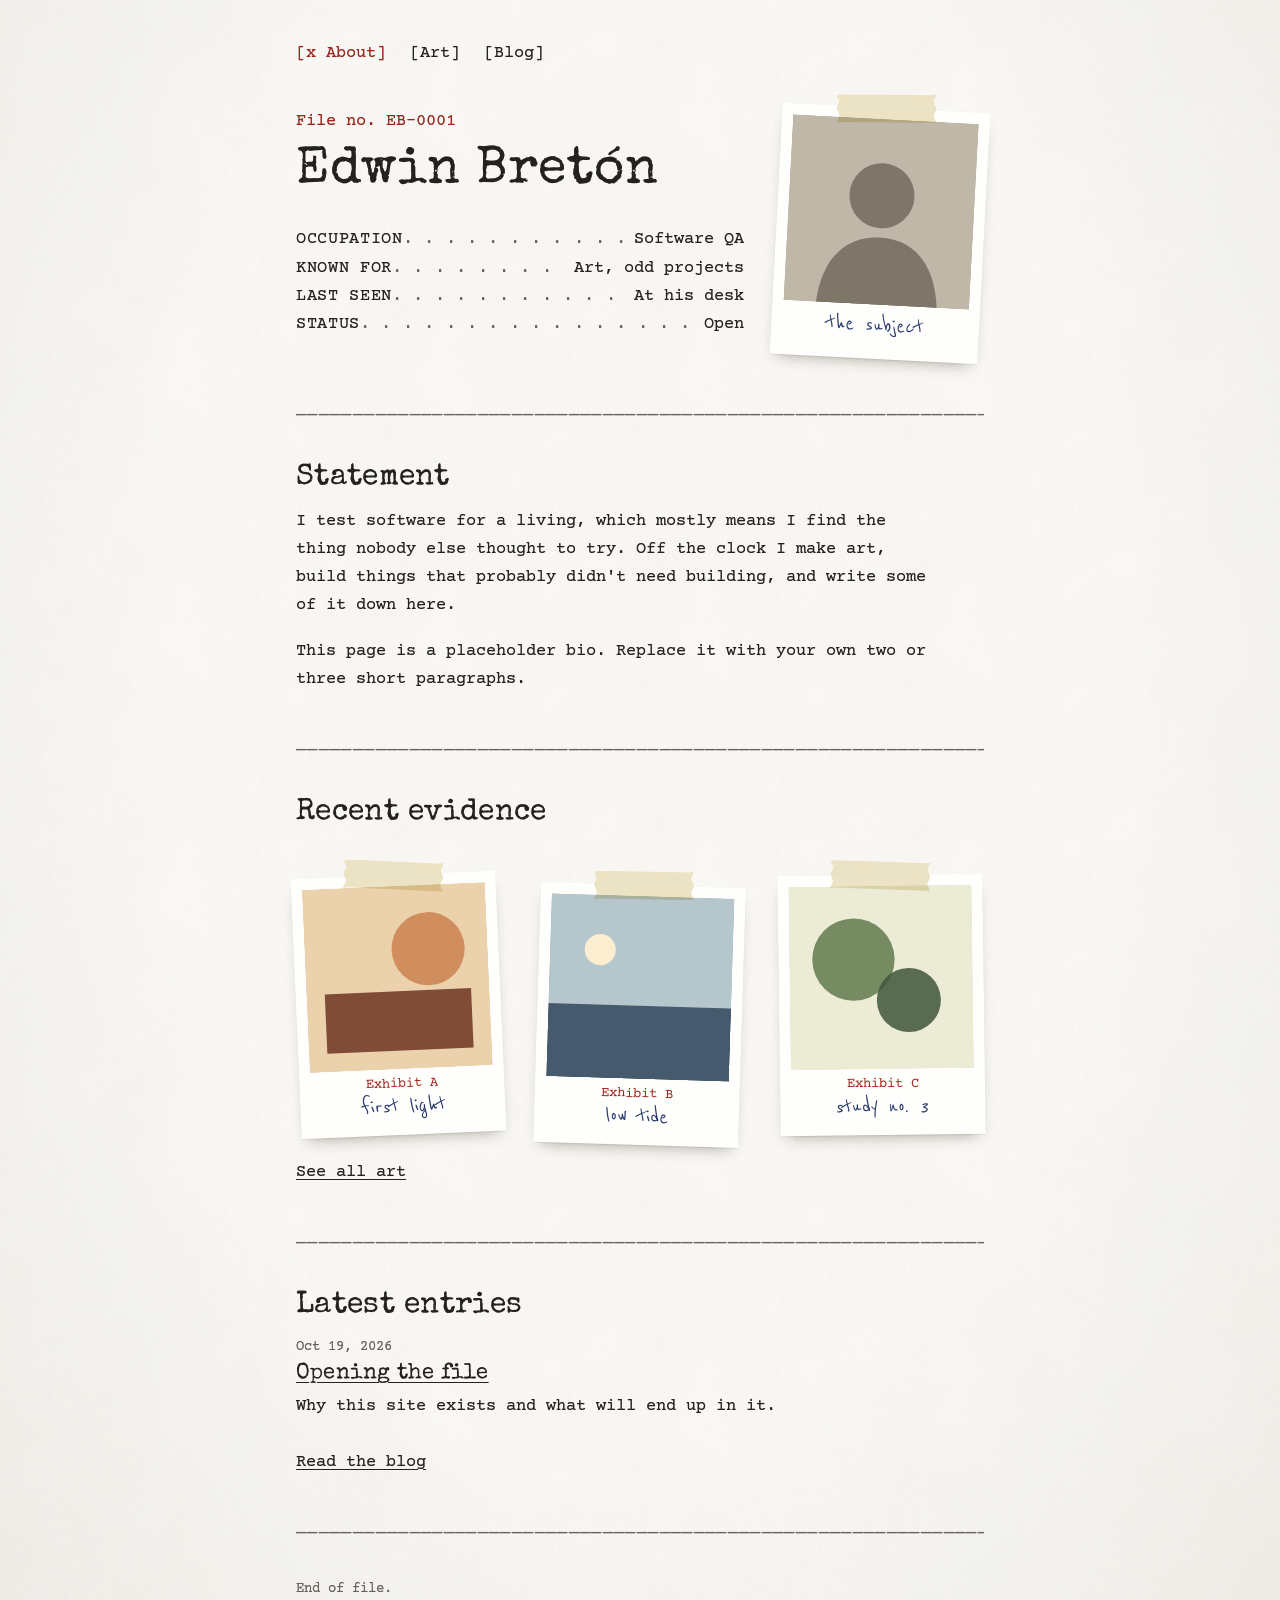
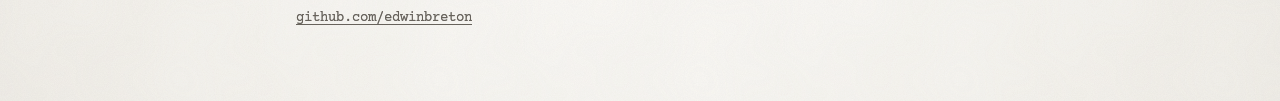
==== index.html @ eaf0830e "Add case file personal site Plain HTML and CSS site styled as a typewritten police case file: About " ====
<!DOCTYPE html>
<html lang="en">
<head>
  <meta charset="utf-8">
  <meta name="viewport" content="width=device-width, initial-scale=1">
  <title>Edwin Bretón</title>
  <meta name="description" content="Art, notes, and odd projects by Edwin Bretón.">
  <link rel="preconnect" href="https://fonts.googleapis.com">
  <link rel="preconnect" href="https://fonts.gstatic.com" crossorigin>
  <link href="https://fonts.googleapis.com/css2?family=Courier+Prime:ital,wght@0,400;0,700;1,400&family=Reenie+Beanie&family=Special+Elite&display=swap" rel="stylesheet">
  <link rel="stylesheet" href="css/style.css">
</head>
<body>
  <main class="sheet">

    <nav class="file-index" aria-label="Main">
      <a href="index.html" aria-current="page">About</a>
      <a href="art.html">Art</a>
      <a href="blog/index.html">Blog</a>
    </nav>

    <!-- Intake header: the "case file" cover sheet -->
    <header class="intake">
      <div>
        <p class="intake__file">File no. EB-0001</p>
        <h1 class="intake__name">Edwin Bretón</h1>
        <dl class="intake__fields">
          <div><dt>Occupation</dt><dd>Software QA</dd></div>
          <div><dt>Known for</dt><dd>Art, odd projects</dd></div>
          <div><dt>Last seen</dt><dd>At his desk</dd></div>
          <div><dt>Status</dt><dd>Open</dd></div>
        </dl>
      </div>
      <figure class="polaroid" style="--tilt: 3deg">
        <img src="images/portrait.svg" alt="Portrait of Edwin (placeholder)">
        <figcaption>the subject</figcaption>
      </figure>
    </header>

    <hr>

    <section aria-labelledby="statement">
      <h2 id="statement">Statement</h2>
      <p>I test software for a living, which mostly means I find the thing nobody else thought to try. Off the clock I make art, build things that probably didn't need building, and write some of it down here.</p>
      <p>This page is a placeholder bio. Replace it with your own two or three short paragraphs.</p>
    </section>

    <hr>

    <section aria-labelledby="recent-art">
      <h2 id="recent-art">Recent evidence</h2>
      <ul class="evidence-board evidence-board--recent">
        <li>
          <figure class="polaroid">
            <img src="images/art-01.svg" alt="Placeholder artwork: warm abstract shapes">
            <figcaption><span class="exhibit">Exhibit A</span>first light</figcaption>
          </figure>
        </li>
        <li>
          <figure class="polaroid">
            <img src="images/art-02.svg" alt="Placeholder artwork: blue horizon">
            <figcaption><span class="exhibit">Exhibit B</span>low tide</figcaption>
          </figure>
        </li>
        <li>
          <figure class="polaroid">
            <img src="images/art-03.svg" alt="Placeholder artwork: green circles">
            <figcaption><span class="exhibit">Exhibit C</span>study no. 3</figcaption>
          </figure>
        </li>
      </ul>
      <p class="section-foot"><a href="art.html">See all art</a></p>
    </section>

    <hr>

    <section aria-labelledby="latest-notes">
      <h2 id="latest-notes">Latest entries</h2>
      <ol class="log">
        <li>
          <time datetime="2026-10-19">Oct 19, 2026</time>
          <h3><a href="blog/2026-10-19-opening-the-file.html">Opening the file</a></h3>
          <p>Why this site exists and what will end up in it.</p>
        </li>
      </ol>
      <p class="section-foot"><a href="blog/index.html">Read the blog</a></p>
    </section>

    <hr>

    <footer class="page-foot">
      <p>End of file.</p>
      <p><a href="https://github.com/edwinbreton">github.com/edwinbreton</a></p>
    </footer>

  </main>
</body>
</html>
---- css/style.css ----
/* =============================================================
   edwinbreton.github.io: "case file" stylesheet

   How this file is organized:
     1. Design tokens (colors, fonts, sizes) as CSS custom properties
     2. Base page (paper, ink, links)
     3. Typed rule divider
     4. Navigation (the file index)
     5. Intake header (home page hero)
     6. Polaroids + tape
     7. Evidence board (art grid)
     8. Case log (blog list) + entry pages
     9. Footer, focus, small screens
   ============================================================= */


/* 1. DESIGN TOKENS -------------------------------------------
   Custom properties start with "--" and are read with var().
   Change a value here and it updates everywhere it is used.  */
:root {
  color-scheme: light;               /* the paper stays white, even in dark mode */

  --paper:      #fdfcf9;             /* bright, barely-warm white */
  --ink:        #24221f;             /* faded black typewriter ribbon */
  --ink-soft:   #67625b;             /* second-carbon gray: dates, rules */
  --ribbon-red: #a3241b;             /* red half of a two-color ribbon */
  --pen-blue:   #27386a;             /* ballpoint, for Polaroid captions */
  --manila:     #ead9a6;             /* text selection, folder accents */
  --tape:       rgba(232, 222, 186, 0.82);
  --polaroid:   #fefefd;

  --font-typed: "Courier Prime", "Courier New", Courier, monospace;
  --font-worn:  "Special Elite", "Courier Prime", "Courier New", monospace;
  --font-hand:  "Reenie Beanie", "Bradley Hand", "Segoe Print", cursive;

  --measure: 64ch;                   /* comfortable line length */
  --step--1: 0.875rem;
  --step-0:  1.0625rem;
  --step-1:  1.375rem;
  --step-2:  1.875rem;
  --step-3:  clamp(2.25rem, 7vw, 3.25rem);
}


/* 2. BASE PAGE ----------------------------------------------- */
*, *::before, *::after { box-sizing: border-box; }

html { background: var(--paper); }

body {
  margin: 0;
  color: var(--ink);
  font-family: var(--font-typed);
  font-size: var(--step-0);
  line-height: 1.65;
  background-color: var(--paper);
  /* Paper texture: an SVG noise filter, drawn by the browser, so
     there is no image file to download. Two layers: fine grain
     plus a soft, uneven tone. The radial gradient darkens edges. */
  background-image:
    url("data:image/svg+xml,%3Csvg xmlns='http://www.w3.org/2000/svg' width='260' height='260'%3E%3Cfilter id='g'%3E%3CfeTurbulence type='fractalNoise' baseFrequency='.9' numOctaves='3' stitchTiles='stitch'/%3E%3CfeColorMatrix values='0 0 0 0 .32 0 0 0 0 .29 0 0 0 0 .24 0 0 0 .075 0'/%3E%3C/filter%3E%3Cfilter id='t'%3E%3CfeTurbulence type='fractalNoise' baseFrequency='.012' numOctaves='2' stitchTiles='stitch'/%3E%3CfeColorMatrix values='0 0 0 0 .55 0 0 0 0 .5 0 0 0 0 .4 0 0 0 .05 0'/%3E%3C/filter%3E%3Crect width='100%25' height='100%25' filter='url(%23t)'/%3E%3Crect width='100%25' height='100%25' filter='url(%23g)'/%3E%3C/svg%3E"),
    radial-gradient(ellipse at 50% 40%, transparent 55%, rgba(110, 96, 70, 0.09) 100%);
  /* Ink bleed: a hair of blur makes type look struck, not rendered */
  text-shadow: 0 0 0.6px rgba(36, 34, 31, 0.45);
}

::selection { background: var(--manila); color: var(--ink); }

.sheet {
  max-width: 46rem;
  margin: 0 auto;
  padding: 2.5rem 1.5rem 4rem;
}

h1, h2, h3 {
  font-family: var(--font-worn);
  font-weight: 400;                  /* Special Elite only has one weight */
  line-height: 1.2;
  letter-spacing: 0.01em;
  margin: 0 0 0.75rem;
}
h2 { font-size: var(--step-2); }
h3 { font-size: var(--step-1); }

p, ul, ol { max-width: var(--measure); margin: 0 0 1.1rem; }

a {
  color: inherit;
  text-decoration-line: underline;
  text-decoration-thickness: 1px;
  text-underline-offset: 0.2em;
}
a:hover { color: var(--ribbon-red); }

.muted { color: var(--ink-soft); }


/* 3. TYPED RULE ----------------------------------------------
   Every <hr> becomes a row of typed underscores. ::before adds
   generated content; overflow: hidden trims it to the width.  */
hr {
  border: 0;
  height: 1.7em;
  margin: 2.25rem 0;
  overflow: hidden;
  color: var(--ink-soft);
  font-family: var(--font-typed);
  line-height: 1.7;
  letter-spacing: 0.08em;            /* tiny gaps between strikes, like a real typewriter */
}
hr::before {
  content: "________________________________________________________________________________________________________________________________";
  display: block;
  white-space: nowrap;
}


/* 4. FILE INDEX (main nav) ----------------------------------- */
.file-index {
  display: flex;
  flex-wrap: wrap;
  gap: 0.25rem 1.5rem;
  margin-bottom: 2.5rem;
}
.file-index a { text-decoration: none; }
.file-index a::before { content: "["; }
.file-index a::after  { content: "]"; }
.file-index a[aria-current="page"] { color: var(--ribbon-red); }
.file-index a[aria-current="page"]::before { content: "[x "; }


/* 5. INTAKE HEADER (home hero) -------------------------------
   Grid: typed form on the left, taped portrait on the right.  */
.intake {
  display: grid;
  grid-template-columns: 1fr 13rem;
  gap: 2rem;
  align-items: start;
}
.intake > * { min-width: 0; }           /* lets grid columns shrink on phones */

.intake__file {
  color: var(--ribbon-red);
  margin-bottom: 0.25rem;
}

.intake__name {
  font-size: var(--step-3);
  margin-bottom: 1.5rem;
}

.intake__fields { margin: 0; max-width: 30rem; }

/* Each row: LABEL . . . . . . . value
   The dt grows (flex: 1) and its ::after fills the gap with dots. */
.intake__fields div {
  display: flex;
  align-items: baseline;
  gap: 1ch;
}
.intake__fields dt {
  flex: 1;
  display: flex;
  text-transform: uppercase;
  letter-spacing: 0.04em;
}
.intake__fields dt::after {
  content: " . . . . . . . . . . . . . . . . . . . . . . . . . . . . . .";
  flex: 1;
  width: 0;                          /* start at zero, then grow: keeps the long */
  min-width: 0;                      /* dot string from widening the page */
  overflow: hidden;
  white-space: nowrap;
  color: var(--ink-soft);
}

.intake__fields dd { margin: 0; text-align: right; }


/* 6. POLAROIDS + TAPE ----------------------------------------
   Set --tilt on any polaroid to change its angle, e.g.
   <figure class="polaroid" style="--tilt: 3deg">              */
.polaroid {
  --tilt: -2deg;
  position: relative;
  margin: 0;
  padding: 0.7rem 0.7rem 0;
  background: var(--polaroid);
  transform: rotate(var(--tilt));
  box-shadow:
    0 1px 1px rgba(40, 30, 10, 0.08),
    0 8px 16px -8px rgba(40, 30, 10, 0.4);
}

.polaroid img {
  display: block;
  width: 100%;
  aspect-ratio: 1;                   /* square, like real instant film */
  object-fit: cover;                 /* crop instead of squish */
  background: #d8d3c6;
  filter: saturate(0.82) contrast(1.05) sepia(0.08);
}

.polaroid figcaption {
  padding: 0.5rem 0.25rem 1rem;
  min-height: 3.4rem;                /* the thick bottom border of the film */
  font-family: var(--font-hand);
  font-size: 1.6rem;
  line-height: 1;
  text-align: center;
  color: var(--pen-blue);
  text-shadow: none;
}

/* The tape strip. clip-path gives it torn, uneven ends. */
.polaroid::before {
  content: "";
  position: absolute;
  top: -0.85rem;
  left: 50%;
  width: 6.25rem;
  height: 1.8rem;
  transform: translateX(-50%) rotate(calc(var(--tilt) * -1.4 + 1deg));
  background: var(--tape);
  mix-blend-mode: multiply;
  clip-path: polygon(0 6%, 4% 0, 96% 4%, 100% 0, 97% 26%, 100% 52%, 97% 76%, 100% 100%, 4% 96%, 0 100%, 3% 72%, 0 48%, 3% 24%);
  z-index: 1;
}

.exhibit {
  display: block;
  margin-bottom: 0.15rem;
  font-family: var(--font-typed);
  font-size: var(--step--1);
  color: var(--ribbon-red);
}


/* 7. EVIDENCE BOARD (art grid) -------------------------------
   auto-fill makes as many columns as fit; min() keeps a single
   column from overflowing very narrow phones.                 */
.evidence-board {
  list-style: none;
  padding: 0;
  margin: 2.75rem 0 1rem;
  max-width: none;
  display: grid;
  grid-template-columns: repeat(auto-fill, minmax(min(13rem, 100%), 1fr));
  gap: 3.25rem 2.25rem;
}

/* :nth-child() varies the angles so the board looks hand-placed */
.evidence-board li:nth-child(3n + 1) .polaroid { --tilt: -2.5deg; }
.evidence-board li:nth-child(3n + 2) .polaroid { --tilt: 1.75deg; top: 0.6rem; }
.evidence-board li:nth-child(3n)     .polaroid { --tilt: -0.75deg; }

.evidence-board--recent { grid-template-columns: repeat(3, 1fr); }

.section-foot { margin-top: 1.5rem; }


/* 8. CASE LOG (blog) ----------------------------------------- */
.log { list-style: none; padding: 0; }
.log li { margin-bottom: 1.75rem; }
.log time { display: block; color: var(--ink-soft); font-size: var(--step--1); }
.log h3 { margin: 0.1rem 0 0.35rem; }
.log p { margin: 0; }

.entry__meta { color: var(--ink-soft); margin-bottom: 0.25rem; }
.entry h1 { font-size: var(--step-3); margin-bottom: 2rem; }
.entry .polaroid { max-width: 18rem; margin: 2.5rem auto 2.75rem; }


/* 9. FOOTER, FOCUS, SMALL SCREENS ---------------------------- */
.page-foot { color: var(--ink-soft); font-size: var(--step--1); }
.page-foot p { margin-bottom: 0.4rem; }

:focus-visible {
  outline: 2px dashed var(--ribbon-red);
  outline-offset: 3px;
}

@media (max-width: 40rem) {
  .sheet { padding: 1.75rem 1.25rem 3rem; }

  .intake { grid-template-columns: 1fr; }
  .intake .polaroid { width: 12rem; margin: 0.5rem auto 0; }

  .evidence-board--recent { grid-template-columns: repeat(2, 1fr); gap: 2.5rem 1.5rem; }
  .evidence-board--recent li:nth-child(3) { display: none; }
}
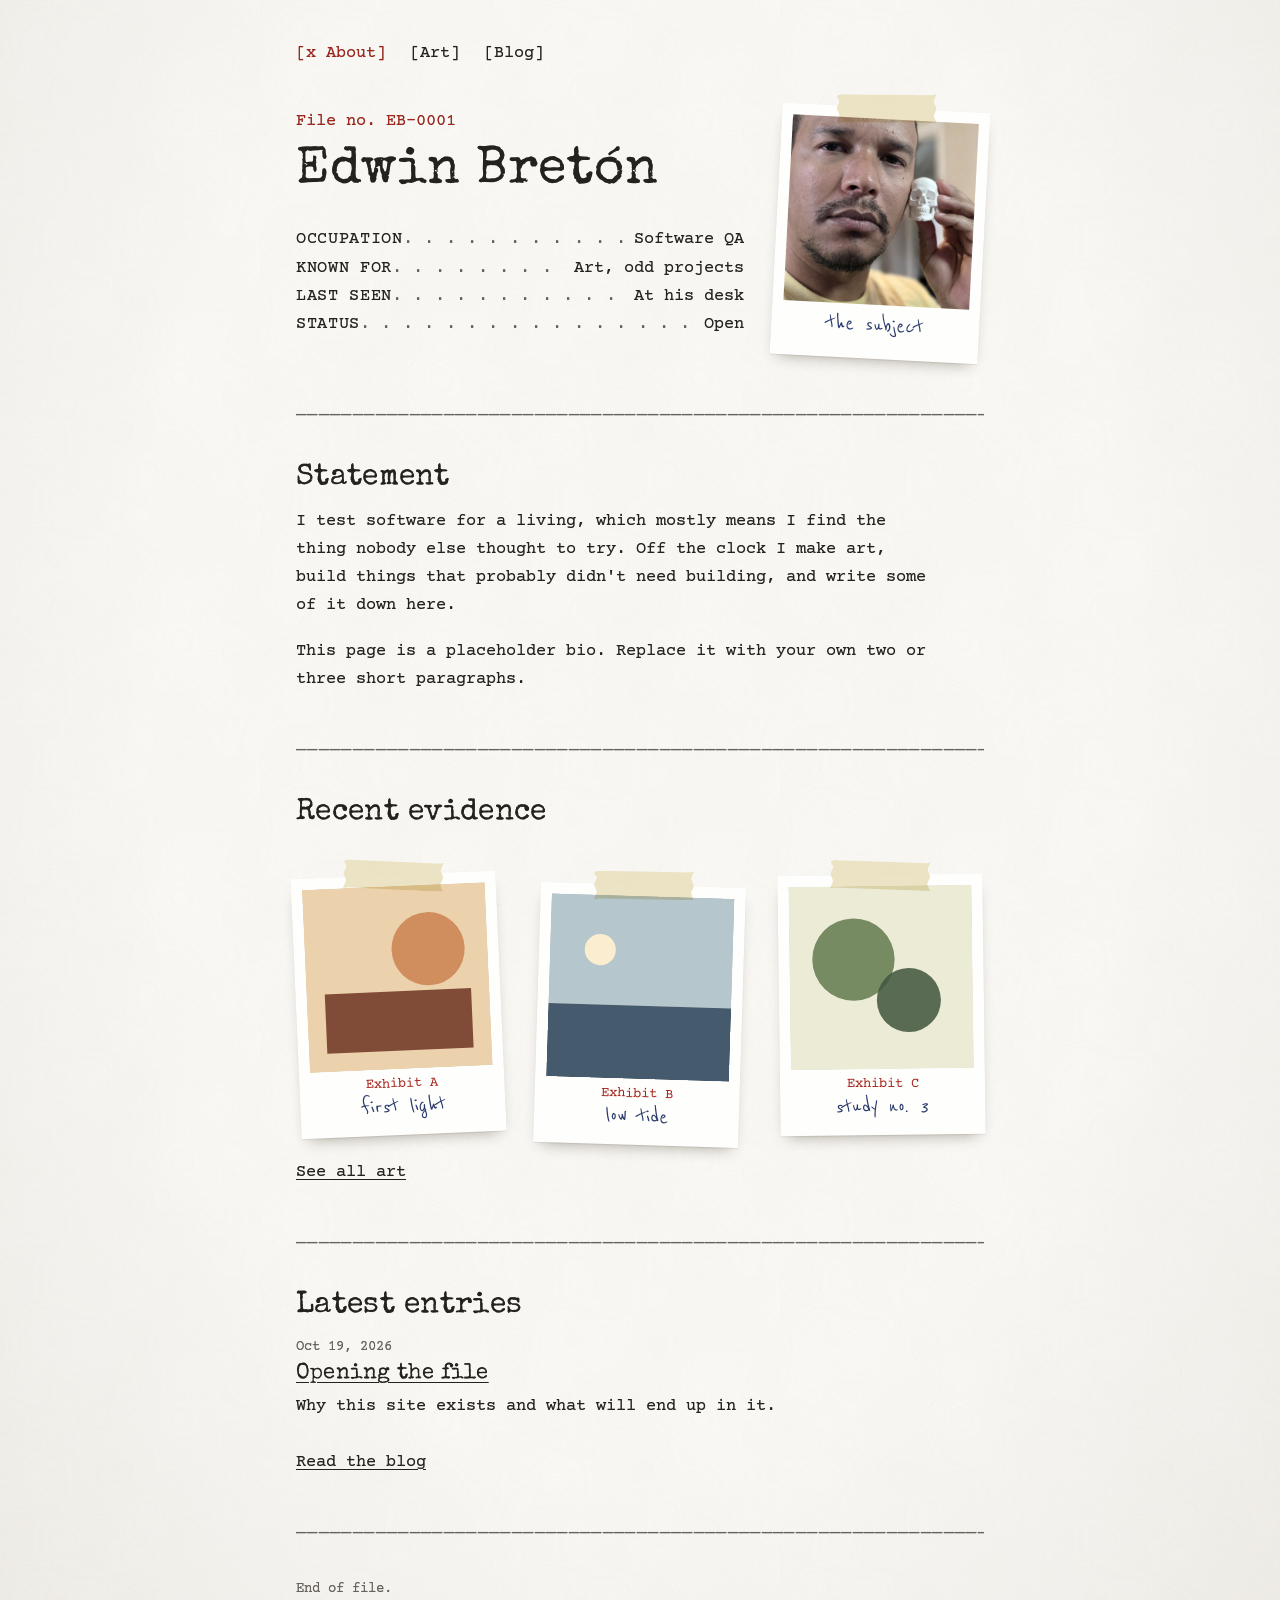
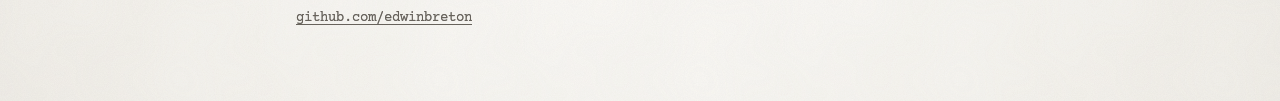
==== commit 755476bf: "Replace placeholder portrait with real photo Co-Authored-By: Claude Sonnet 5 <noreply@anthropic.com>" ====
--- a/index.html
+++ b/index.html
@@ -32,7 +32,7 @@
         </dl>
       </div>
       <figure class="polaroid" style="--tilt: 3deg">
-        <img src="images/portrait.svg" alt="Portrait of Edwin (placeholder)">
+        <img src="images/portrait.jpg" alt="Portrait of Edwin Bretón, holding a small skull model up to his cheek">
         <figcaption>the subject</figcaption>
       </figure>
     </header>
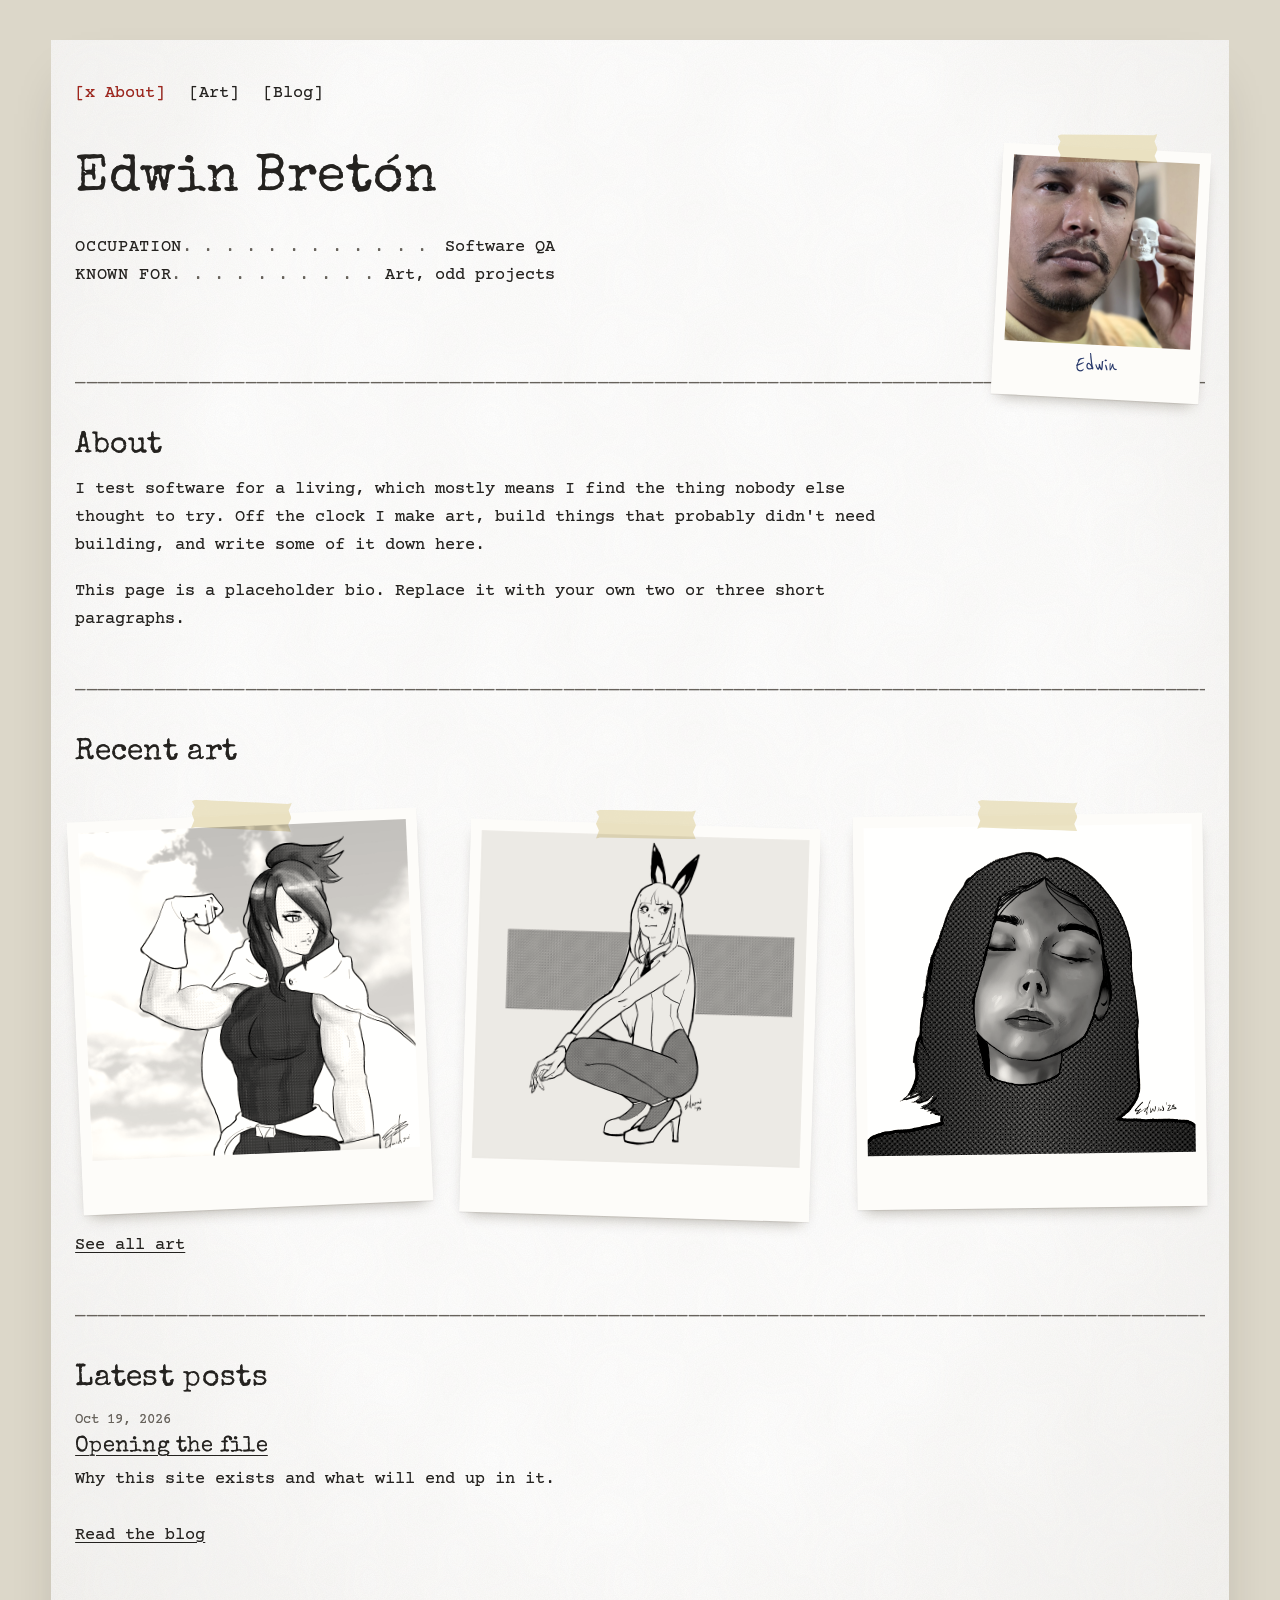
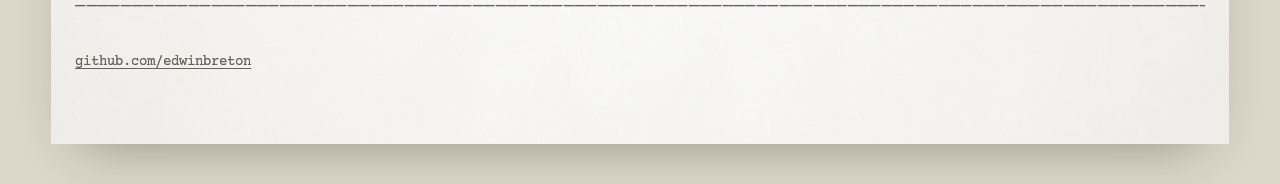
==== commit bfb54f70: "Soften case-file theme, redesign page width, and add real art - Drop literal case-file trappings (fi" ====
--- a/index.html
+++ b/index.html
@@ -19,28 +19,25 @@
       <a href="blog/index.html">Blog</a>
     </nav>
 
-    <!-- Intake header: the "case file" cover sheet -->
+    <!-- Profile header -->
     <header class="intake">
       <div>
-        <p class="intake__file">File no. EB-0001</p>
         <h1 class="intake__name">Edwin Bretón</h1>
         <dl class="intake__fields">
           <div><dt>Occupation</dt><dd>Software QA</dd></div>
           <div><dt>Known for</dt><dd>Art, odd projects</dd></div>
-          <div><dt>Last seen</dt><dd>At his desk</dd></div>
-          <div><dt>Status</dt><dd>Open</dd></div>
         </dl>
       </div>
       <figure class="polaroid" style="--tilt: 3deg">
         <img src="images/portrait.jpg" alt="Portrait of Edwin Bretón, holding a small skull model up to his cheek">
-        <figcaption>the subject</figcaption>
+        <figcaption>Edwin</figcaption>
       </figure>
     </header>
 
     <hr>
 
     <section aria-labelledby="statement">
-      <h2 id="statement">Statement</h2>
+      <h2 id="statement">About</h2>
       <p>I test software for a living, which mostly means I find the thing nobody else thought to try. Off the clock I make art, build things that probably didn't need building, and write some of it down here.</p>
       <p>This page is a placeholder bio. Replace it with your own two or three short paragraphs.</p>
     </section>
@@ -48,24 +45,24 @@
     <hr>
 
     <section aria-labelledby="recent-art">
-      <h2 id="recent-art">Recent evidence</h2>
+      <h2 id="recent-art">Recent art</h2>
       <ul class="evidence-board evidence-board--recent">
         <li>
           <figure class="polaroid">
-            <img src="images/art-01.svg" alt="Placeholder artwork: warm abstract shapes">
-            <figcaption><span class="exhibit">Exhibit A</span>first light</figcaption>
+            <img src="images/nana.jpg" alt="Illustration of a character flexing a bicep against a cloudy sky">
+            <figcaption></figcaption>
           </figure>
         </li>
         <li>
           <figure class="polaroid">
-            <img src="images/art-02.svg" alt="Placeholder artwork: blue horizon">
-            <figcaption><span class="exhibit">Exhibit B</span>low tide</figcaption>
+            <img src="images/bunny.jpg" alt="Illustration of a crouching character with rabbit ears">
+            <figcaption></figcaption>
           </figure>
         </li>
         <li>
           <figure class="polaroid">
-            <img src="images/art-03.svg" alt="Placeholder artwork: green circles">
-            <figcaption><span class="exhibit">Exhibit C</span>study no. 3</figcaption>
+            <img src="images/illustration-02.jpg" alt="Portrait illustration of a woman with closed eyes">
+            <figcaption></figcaption>
           </figure>
         </li>
       </ul>
@@ -75,7 +72,7 @@
     <hr>
 
     <section aria-labelledby="latest-notes">
-      <h2 id="latest-notes">Latest entries</h2>
+      <h2 id="latest-notes">Latest posts</h2>
       <ol class="log">
         <li>
           <time datetime="2026-10-19">Oct 19, 2026</time>
@@ -89,7 +86,6 @@
     <hr>
 
     <footer class="page-foot">
-      <p>End of file.</p>
       <p><a href="https://github.com/edwinbreton">github.com/edwinbreton</a></p>
     </footer>
 
--- a/css/style.css
+++ b/css/style.css
@@ -10,7 +10,7 @@
      6. Polaroids + tape
      7. Evidence board (art grid)
      8. Case log (blog list) + entry pages
-     9. Footer, focus, small screens
+     9. Footer, focus, responsive screens
    ============================================================= */
 
 
@@ -20,14 +20,15 @@
 :root {
   color-scheme: light;               /* the paper stays white, even in dark mode */
 
-  --paper:      #fdfcf9;             /* bright, barely-warm white */
+  --paper:      #ffffff;             /* the sheet itself: literally white */
   --ink:        #24221f;             /* faded black typewriter ribbon */
   --ink-soft:   #67625b;             /* second-carbon gray: dates, rules */
   --ribbon-red: #a3241b;             /* red half of a two-color ribbon */
   --pen-blue:   #27386a;             /* ballpoint, for Polaroid captions */
   --manila:     #ead9a6;             /* text selection, folder accents */
   --tape:       rgba(232, 222, 186, 0.82);
-  --polaroid:   #fefefd;
+  --polaroid:   #fdfcf9;             /* bright, barely-warm white: just the photo card now */
+  --desk:       #dcd7c9;             /* surface the sheet rests on, past phone width */
 
   --font-typed: "Courier Prime", "Courier New", Courier, monospace;
   --font-worn:  "Special Elite", "Courier Prime", "Courier New", monospace;
@@ -45,7 +46,7 @@
 /* 2. BASE PAGE ----------------------------------------------- */
 *, *::before, *::after { box-sizing: border-box; }
 
-html { background: var(--paper); }
+html { background: var(--desk); }
 
 body {
   margin: 0;
@@ -53,13 +54,7 @@
   font-family: var(--font-typed);
   font-size: var(--step-0);
   line-height: 1.65;
-  background-color: var(--paper);
-  /* Paper texture: an SVG noise filter, drawn by the browser, so
-     there is no image file to download. Two layers: fine grain
-     plus a soft, uneven tone. The radial gradient darkens edges. */
-  background-image:
-    url("data:image/svg+xml,%3Csvg xmlns='http://www.w3.org/2000/svg' width='260' height='260'%3E%3Cfilter id='g'%3E%3CfeTurbulence type='fractalNoise' baseFrequency='.9' numOctaves='3' stitchTiles='stitch'/%3E%3CfeColorMatrix values='0 0 0 0 .32 0 0 0 0 .29 0 0 0 0 .24 0 0 0 .075 0'/%3E%3C/filter%3E%3Cfilter id='t'%3E%3CfeTurbulence type='fractalNoise' baseFrequency='.012' numOctaves='2' stitchTiles='stitch'/%3E%3CfeColorMatrix values='0 0 0 0 .55 0 0 0 0 .5 0 0 0 0 .4 0 0 0 .05 0'/%3E%3C/filter%3E%3Crect width='100%25' height='100%25' filter='url(%23t)'/%3E%3Crect width='100%25' height='100%25' filter='url(%23g)'/%3E%3C/svg%3E"),
-    radial-gradient(ellipse at 50% 40%, transparent 55%, rgba(110, 96, 70, 0.09) 100%);
+  background: var(--desk);
   /* Ink bleed: a hair of blur makes type look struck, not rendered */
   text-shadow: 0 0 0.6px rgba(36, 34, 31, 0.45);
 }
@@ -70,6 +65,15 @@
   max-width: 46rem;
   margin: 0 auto;
   padding: 2.5rem 1.5rem 4rem;
+  background-color: var(--paper);
+  /* Paper texture: an SVG noise filter, drawn by the browser, so
+     there is no image file to download. Two layers: fine grain
+     plus a soft, uneven tone. The radial gradient darkens edges.
+     Lives on .sheet, not body, so what you see is one page of
+     paper, not the whole browser tab painted like a legal pad. */
+  background-image:
+    url("data:image/svg+xml,%3Csvg xmlns='http://www.w3.org/2000/svg' width='260' height='260'%3E%3Cfilter id='g'%3E%3CfeTurbulence type='fractalNoise' baseFrequency='.9' numOctaves='3' stitchTiles='stitch'/%3E%3CfeColorMatrix values='0 0 0 0 .32 0 0 0 0 .29 0 0 0 0 .24 0 0 0 .075 0'/%3E%3C/filter%3E%3Cfilter id='t'%3E%3CfeTurbulence type='fractalNoise' baseFrequency='.012' numOctaves='2' stitchTiles='stitch'/%3E%3CfeColorMatrix values='0 0 0 0 .55 0 0 0 0 .5 0 0 0 0 .4 0 0 0 .05 0'/%3E%3C/filter%3E%3Crect width='100%25' height='100%25' filter='url(%23t)'/%3E%3Crect width='100%25' height='100%25' filter='url(%23g)'/%3E%3C/svg%3E"),
+    radial-gradient(ellipse at 50% 40%, transparent 55%, rgba(110, 96, 70, 0.09) 100%);
 }
 
 h1, h2, h3 {
@@ -139,11 +143,6 @@
 }
 .intake > * { min-width: 0; }           /* lets grid columns shrink on phones */
 
-.intake__file {
-  color: var(--ribbon-red);
-  margin-bottom: 0.25rem;
-}
-
 .intake__name {
   font-size: var(--step-3);
   margin-bottom: 1.5rem;
@@ -175,6 +174,13 @@
 }
 
 .intake__fields dd { margin: 0; text-align: right; }
+
+/* Lets the portrait hang down past the header and overlap the
+   typed rule right below it, like it's taped on top of the fold. */
+.intake .polaroid {
+  margin-bottom: -4.5rem;
+  z-index: 1;
+}
 
 
 /* 6. POLAROIDS + TAPE ----------------------------------------
@@ -227,26 +233,28 @@
   z-index: 1;
 }
 
-.exhibit {
-  display: block;
-  margin-bottom: 0.15rem;
-  font-family: var(--font-typed);
-  font-size: var(--step--1);
-  color: var(--ribbon-red);
-}
-
+/* A .polaroid that keeps its own proportions instead of a forced
+   square crop: for art where squaring it off would cut into the
+   piece, like a two-page spread or two subjects side by side.
+   Everything else (tape, shadow, caption) stays the same; add the
+   class alongside .polaroid: <figure class="polaroid photo"> */
+.photo img {
+  aspect-ratio: auto;
+}
 
 /* 7. EVIDENCE BOARD (art grid) -------------------------------
-   auto-fill makes as many columns as fit; min() keeps a single
-   column from overflowing very narrow phones.                 */
+   auto-fit makes as many columns as fit, and collapses any extra
+   ones instead of leaving blank reserved columns past the last
+   photo. min() keeps a single column from overflowing very
+   narrow phones. */
 .evidence-board {
   list-style: none;
   padding: 0;
   margin: 2.75rem 0 1rem;
   max-width: none;
   display: grid;
-  grid-template-columns: repeat(auto-fill, minmax(min(13rem, 100%), 1fr));
-  gap: 3.25rem 2.25rem;
+  grid-template-columns: repeat(auto-fit, minmax(min(20rem, 100%), 1fr));
+  gap: 3.75rem 2.5rem;
 }
 
 /* :nth-child() varies the angles so the board looks hand-placed */
@@ -271,7 +279,7 @@
 .entry .polaroid { max-width: 18rem; margin: 2.5rem auto 2.75rem; }
 
 
-/* 9. FOOTER, FOCUS, SMALL SCREENS ---------------------------- */
+/* 9. FOOTER, FOCUS, RESPONSIVE SCREENS ------------------------ */
 .page-foot { color: var(--ink-soft); font-size: var(--step--1); }
 .page-foot p { margin-bottom: 0.4rem; }
 
@@ -289,3 +297,22 @@
   .evidence-board--recent { grid-template-columns: repeat(2, 1fr); gap: 2.5rem 1.5rem; }
   .evidence-board--recent li:nth-child(3) { display: none; }
 }
+
+/* Past phone width, pull the sheet off the screen edges so the
+   desk shows around it, and let it use most of the available
+   width instead of staying capped at a fixed column width. */
+@media (min-width: 48rem) {
+  body { padding: 2.5rem 2rem; }
+
+  .sheet {
+    max-width: min(92vw, 80rem);
+    box-shadow: 0 25px 55px -30px rgba(38, 32, 20, 0.45);
+  }
+
+  /* The sheet is much wider than the old 46rem column now, so let
+     paragraphs and lists (bio text, the blog list) breathe a bit
+     more instead of stranding them in a narrow strip with a wall
+     of empty paper beside them. Still well short of the full sheet
+     width, so lines stay easy to read. */
+  p, ul, ol { max-width: 80ch; }
+}
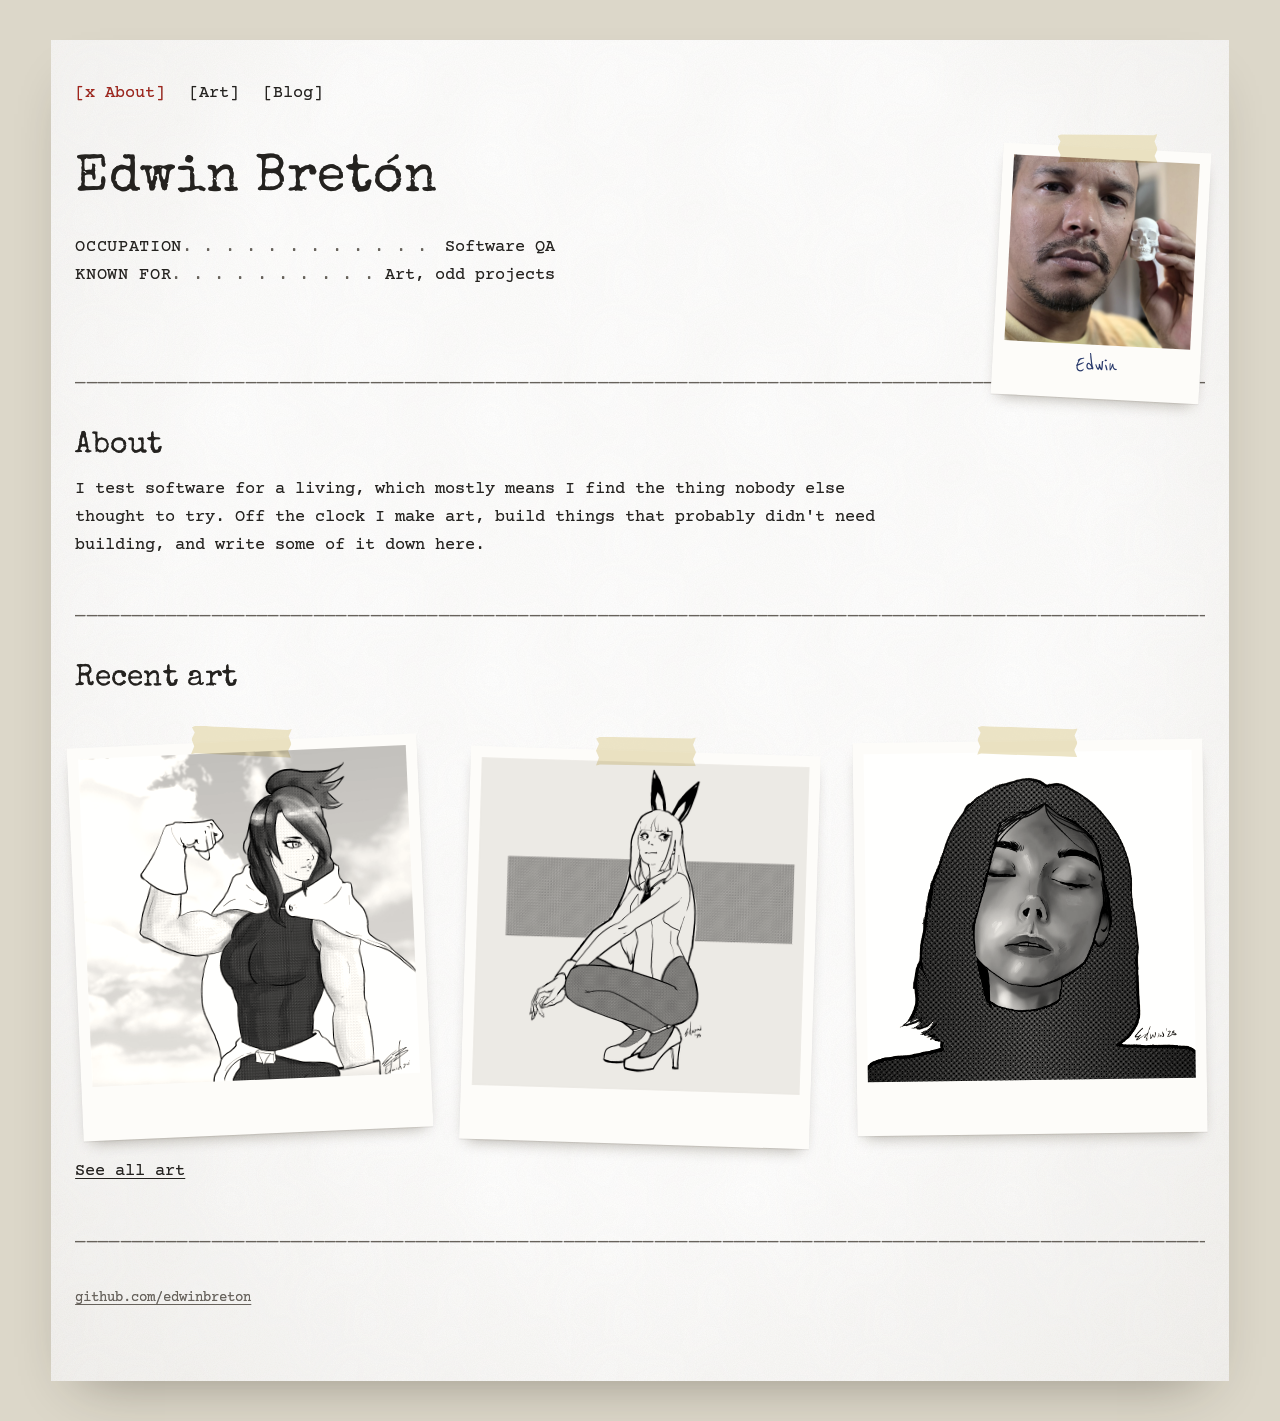
==== commit 91cccd44: "Remove sample blog post and placeholder bio line from live pages The "Opening the file" sample post " ====
--- a/index.html
+++ b/index.html
@@ -39,7 +39,6 @@
     <section aria-labelledby="statement">
       <h2 id="statement">About</h2>
       <p>I test software for a living, which mostly means I find the thing nobody else thought to try. Off the clock I make art, build things that probably didn't need building, and write some of it down here.</p>
-      <p>This page is a placeholder bio. Replace it with your own two or three short paragraphs.</p>
     </section>
 
     <hr>
@@ -71,20 +70,6 @@
 
     <hr>
 
-    <section aria-labelledby="latest-notes">
-      <h2 id="latest-notes">Latest posts</h2>
-      <ol class="log">
-        <li>
-          <time datetime="2026-10-19">Oct 19, 2026</time>
-          <h3><a href="blog/2026-10-19-opening-the-file.html">Opening the file</a></h3>
-          <p>Why this site exists and what will end up in it.</p>
-        </li>
-      </ol>
-      <p class="section-foot"><a href="blog/index.html">Read the blog</a></p>
-    </section>
-
-    <hr>
-
     <footer class="page-foot">
       <p><a href="https://github.com/edwinbreton">github.com/edwinbreton</a></p>
     </footer>
